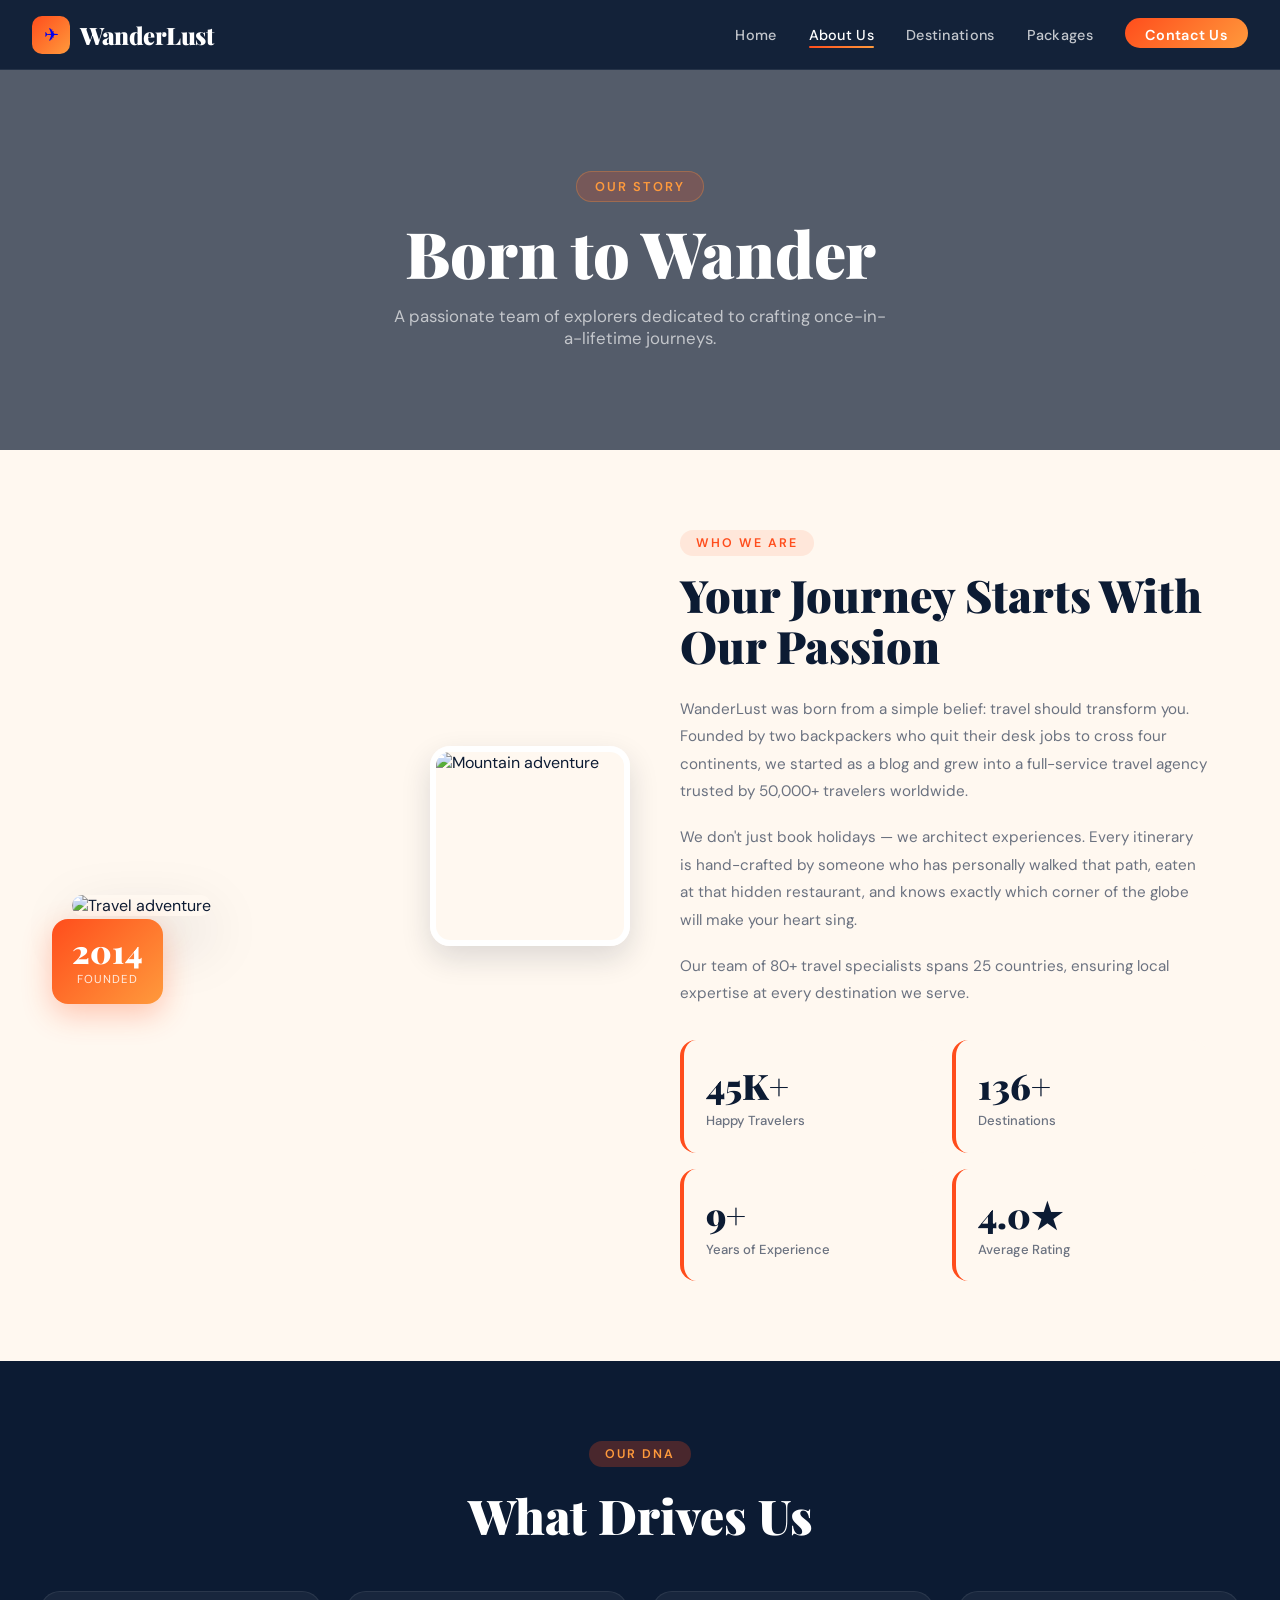
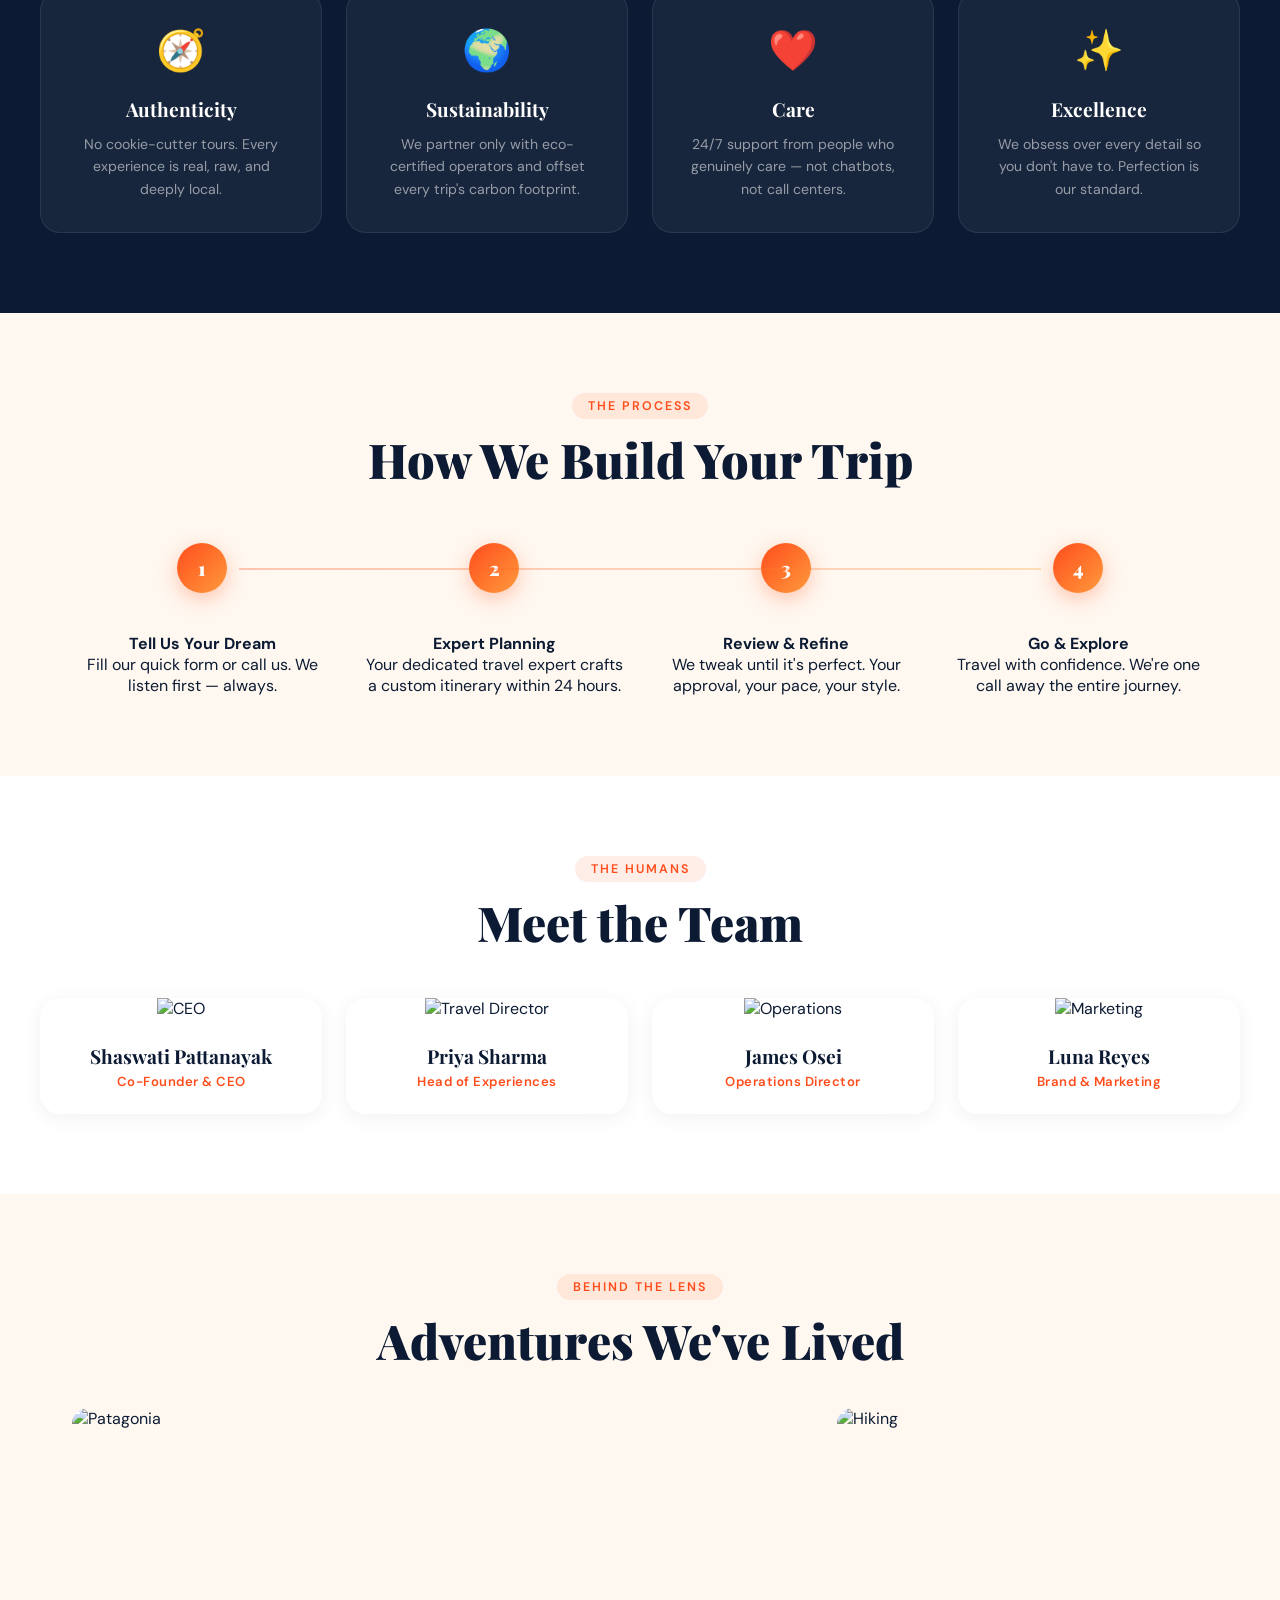
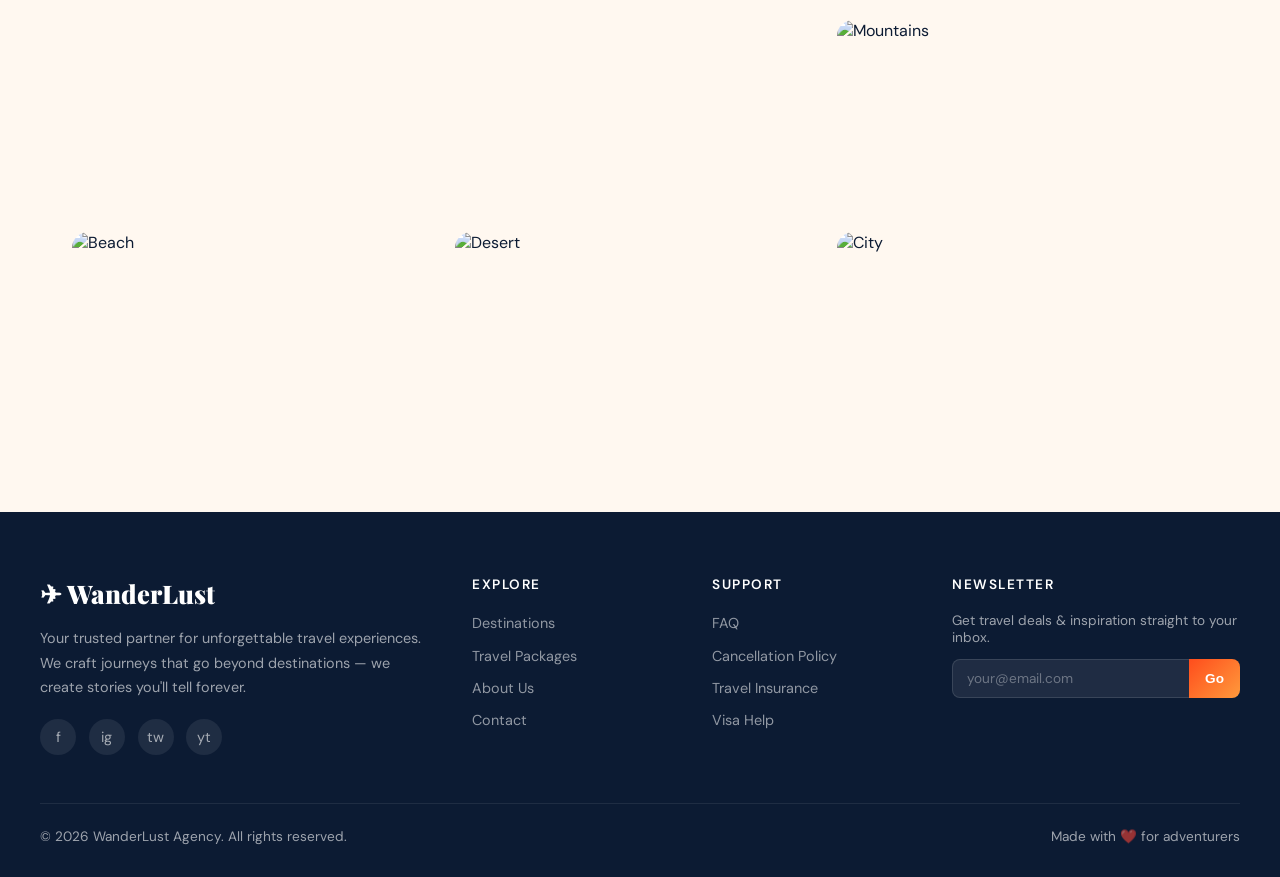
==== about.html @ 46c9fa5c "Initial commit: WanderLust travel agency website" ====
<!DOCTYPE html>
<html lang="en">
<head>
  <meta charset="UTF-8">
  <meta name="viewport" content="width=device-width, initial-scale=1.0">
  <title>About Us | WanderLust</title>
  <link rel="stylesheet" href="style.css">
  <link rel="stylesheet" href="https://cdnjs.cloudflare.com/ajax/libs/font-awesome/6.5.0/css/all.min.css">
  <style>
    /* ── STORY SECTION ── */
    .story {
      padding: 5rem 2rem;
      max-width: 1200px;
      margin: 0 auto;
    }

    .story-grid {
      display: grid;
      grid-template-columns: 1fr 1fr;
      gap: 5rem;
      align-items: center;
    }

    .story-images {
      position: relative;
    }

    .story-img-main {
      width: 100%;
      border-radius: 24px;
      height: 480px;
      object-fit: cover;
      box-shadow: 0 24px 60px rgba(12,27,51,0.18);
    }

    .story-img-accent {
      position: absolute;
      bottom: -30px;
      right: -30px;
      width: 200px;
      height: 200px;
      border-radius: 20px;
      object-fit: cover;
      border: 6px solid white;
      box-shadow: 0 12px 30px rgba(12,27,51,0.14);
    }

    .founded-badge {
      position: absolute;
      top: 24px;
      left: -20px;
      background: linear-gradient(135deg, var(--fire), var(--sun));
      color: white;
      padding: 16px 20px;
      border-radius: 16px;
      text-align: center;
      box-shadow: 0 10px 30px rgba(255,77,28,0.3);
    }

    .founded-badge .year {
      font-family: 'Playfair Display', serif;
      font-size: 2rem;
      font-weight: 900;
      display: block;
      line-height: 1;
    }

    .founded-badge .label {
      font-size: 0.72rem;
      letter-spacing: 1px;
      text-transform: uppercase;
      opacity: 0.85;
    }

    .story-text h2 {
      font-family: 'Playfair Display', serif;
      font-size: clamp(2rem, 4vw, 2.8rem);
      font-weight: 900;
      color: var(--deep);
      line-height: 1.15;
      margin-bottom: 1.5rem;
    }

    .story-text p {
      color: var(--gray);
      font-size: 0.95rem;
      line-height: 1.8;
      margin-bottom: 1.2rem;
    }

    .story-stats {
      display: grid;
      grid-template-columns: 1fr 1fr;
      gap: 1rem;
      margin-top: 2rem;
    }

    .s-stat {
      background: var(--sand);
      border-radius: 16px;
      padding: 1.4rem;
      border-left: 4px solid var(--fire);
    }

    .s-stat .num {
      font-family: 'Playfair Display', serif;
      font-size: 2.2rem;
      font-weight: 900;
      color: var(--deep);
      display: block;
    }

    .s-stat .lbl {
      color: var(--gray);
      font-size: 0.82rem;
      font-weight: 500;
    }

    /* ── VALUES ── */
    .values {
      background: var(--deep);
      padding: 5rem 2rem;
    }

    .values-inner {
      max-width: 1200px;
      margin: 0 auto;
    }

    .values-header {
      text-align: center;
      margin-bottom: 3rem;
    }

    .values-header .section-title { color: white; }

    .values-grid {
      display: grid;
      grid-template-columns: repeat(auto-fit, minmax(220px, 1fr));
      gap: 1.5rem;
    }

    .value-card {
      background: rgba(255,255,255,0.05);
      border: 1px solid rgba(255,255,255,0.08);
      border-radius: 20px;
      padding: 2rem;
      text-align: center;
      transition: background 0.3s, transform 0.3s;
    }

    .value-card:hover {
      background: rgba(255,255,255,0.1);
      transform: translateY(-4px);
    }

    .value-icon {
      font-size: 2.5rem;
      margin-bottom: 1.2rem;
      display: block;
    }

    .value-card h3 {
      font-family: 'Playfair Display', serif;
      font-size: 1.2rem;
      font-weight: 700;
      color: white;
      margin-bottom: 0.7rem;
    }

    .value-card p {
      color: rgba(255,255,255,0.55);
      font-size: 0.88rem;
      line-height: 1.6;
    }

    /* ── HOW IT WORKS ── */
    .how {
      padding: 5rem 2rem;
      max-width: 1200px;
      margin: 0 auto;
    }

    .how-header { text-align: center; margin-bottom: 3.5rem; }

    .how-grid {
      display: grid;
      grid-template-columns: repeat(auto-fit, minmax(220px, 1fr));
      gap: 2rem;
      position: relative;
    }

    .how-grid::before {
      content: '';
      position: absolute;
      top: 25px;
      left: calc(12.5% + 25px);
      right: calc(12.5% + 25px);
      height: 2px;
      background: linear-gradient(90deg, var(--fire), var(--sun));
      opacity: 0.3;
    }

    /* ── TEAM ── */
    .team {
      padding: 5rem 2rem;
      background: white;
    }

    .team-inner { max-width: 1200px; margin: 0 auto; }
    .team-header { text-align: center; margin-bottom: 3rem; }

    .team-grid {
      display: grid;
      grid-template-columns: repeat(auto-fit, minmax(240px, 1fr));
      gap: 1.5rem;
    }

    /* ── GALLERY ── */
    .gallery {
      padding: 5rem 2rem;
      max-width: 1200px;
      margin: 0 auto;
    }

    .gallery-header { text-align: center; margin-bottom: 2.5rem; }

    @media (max-width: 768px) {
      .story-grid { grid-template-columns: 1fr; }
      .story-img-accent { display: none; }
      .founded-badge { left: 10px; }
      .how-grid::before { display: none; }
    }
  </style>
</head>
<body>

<script src="components.js"></script>
<script>injectNav('about');</script>

<!-- PAGE HERO -->
<div class="page-hero" style="background-image: url('https://images.unsplash.com/photo-1469854523086-cc02fe5d8800?auto=format&fit=crop&w=1600&q=80'); background-size: cover; background-position: center;">
  <div style="position:absolute;inset:0;background:rgba(12,27,51,0.7);"></div>
  <div style="position:relative;z-index:1;text-align:center;">
    <span class="page-hero-tag">Our Story</span>
    <h1>Born to Wander</h1>
    <p>A passionate team of explorers dedicated to crafting once-in-a-lifetime journeys.</p>
  </div>
</div>

<!-- ── STORY ── -->
<section class="story">
  <div class="story-grid">
    <div class="story-images">
      <div class="founded-badge">
        <span class="year">2014</span>
        <span class="label">Founded</span>
      </div>
      <img class="story-img-main" src="https://images.unsplash.com/photo-1503220317375-aaad61436b1b?auto=format&fit=crop&w=900&q=80" alt="Travel adventure">
      <img class="story-img-accent" src="https://images.unsplash.com/photo-1531366936337-7c912a4589a7?auto=format&fit=crop&w=400&q=80" alt="Mountain adventure">
    </div>
    <div class="story-text">
      <span class="section-tag">Who We Are</span>
      <h2>Your Journey Starts With Our Passion</h2>
      <p>WanderLust was born from a simple belief: travel should transform you. Founded by two backpackers who quit their desk jobs to cross four continents, we started as a blog and grew into a full-service travel agency trusted by 50,000+ travelers worldwide.</p>
      <p>We don't just book holidays — we architect experiences. Every itinerary is hand-crafted by someone who has personally walked that path, eaten at that hidden restaurant, and knows exactly which corner of the globe will make your heart sing.</p>
      <p>Our team of 80+ travel specialists spans 25 countries, ensuring local expertise at every destination we serve.</p>
      <div class="story-stats">
        <div class="s-stat">
          <span class="num">50K+</span>
          <span class="lbl">Happy Travelers</span>
        </div>
        <div class="s-stat">
          <span class="num">150+</span>
          <span class="lbl">Destinations</span>
        </div>
        <div class="s-stat">
          <span class="num">10+</span>
          <span class="lbl">Years of Experience</span>
        </div>
        <div class="s-stat">
          <span class="num">4.9★</span>
          <span class="lbl">Average Rating</span>
        </div>
      </div>
    </div>
  </div>
</section>

<!-- ── VALUES ── -->
<section class="values">
  <div class="values-inner">
    <div class="values-header">
      <span class="section-tag" style="background:rgba(255,77,28,0.25);color:var(--sun);">Our DNA</span>
      <h2 class="section-title" style="color:white; margin-top:0.5rem;">What Drives Us</h2>
    </div>
    <div class="values-grid">
      <div class="value-card">
        <span class="value-icon">🧭</span>
        <h3>Authenticity</h3>
        <p>No cookie-cutter tours. Every experience is real, raw, and deeply local.</p>
      </div>
      <div class="value-card">
        <span class="value-icon">🌍</span>
        <h3>Sustainability</h3>
        <p>We partner only with eco-certified operators and offset every trip's carbon footprint.</p>
      </div>
      <div class="value-card">
        <span class="value-icon">❤️</span>
        <h3>Care</h3>
        <p>24/7 support from people who genuinely care — not chatbots, not call centers.</p>
      </div>
      <div class="value-card">
        <span class="value-icon">✨</span>
        <h3>Excellence</h3>
        <p>We obsess over every detail so you don't have to. Perfection is our standard.</p>
      </div>
    </div>
  </div>
</section>

<!-- ── HOW IT WORKS ── -->
<section class="how">
  <div class="how-header">
    <span class="section-tag">The Process</span>
    <h2 class="section-title">How We Build Your Trip</h2>
  </div>
  <div class="how-grid">
    <div class="step" style="flex-direction:column; align-items:center; text-align:center;">
      <div class="step-num">1</div>
      <div style="margin-top:1rem;">
        <h4>Tell Us Your Dream</h4>
        <p>Fill our quick form or call us. We listen first — always.</p>
      </div>
    </div>
    <div class="step" style="flex-direction:column; align-items:center; text-align:center;">
      <div class="step-num">2</div>
      <div style="margin-top:1rem;">
        <h4>Expert Planning</h4>
        <p>Your dedicated travel expert crafts a custom itinerary within 24 hours.</p>
      </div>
    </div>
    <div class="step" style="flex-direction:column; align-items:center; text-align:center;">
      <div class="step-num">3</div>
      <div style="margin-top:1rem;">
        <h4>Review & Refine</h4>
        <p>We tweak until it's perfect. Your approval, your pace, your style.</p>
      </div>
    </div>
    <div class="step" style="flex-direction:column; align-items:center; text-align:center;">
      <div class="step-num">4</div>
      <div style="margin-top:1rem;">
        <h4>Go & Explore</h4>
        <p>Travel with confidence. We're one call away the entire journey.</p>
      </div>
    </div>
  </div>
</section>

<!-- ── TEAM ── -->
<section class="team">
  <div class="team-inner">
    <div class="team-header">
      <span class="section-tag">The Humans</span>
      <h2 class="section-title">Meet the Team</h2>
    </div>
    <div class="team-grid">
      <div class="team-card">
        <img src="https://media.licdn.com/dms/image/v2/D4D03AQGBWuMd6v0vwg/profile-displayphoto-shrink_200_200/B4DZd2_umRHkAY-/0/1750048108229?e=1778716800&v=beta&t=0wEddiEWXov8kFNqzi1yExAAdJh9nmv3fzxP3FJa17o" alt="CEO">
        <!-- <img src="https://images.unsplash.com/photo-1560250097-0b93528c311a?auto=format&fit=crop&w=400&q=80" alt="CEO"> -->
        <div class="info">
          <div class="name">Shaswati Pattanayak</div>
          <div class="role">Co-Founder & CEO</div>
        </div>
      </div>
      <div class="team-card">
        <img src="https://images.unsplash.com/photo-1573497019940-1c28c88b4f3e?auto=format&fit=crop&w=400&q=80" alt="Travel Director">
        <div class="info">
          <div class="name">Priya Sharma</div>
          <div class="role">Head of Experiences</div>
        </div>
      </div>
      <div class="team-card">
        <img src="https://images.unsplash.com/photo-1472099645785-5658abf4ff4e?auto=format&fit=crop&w=400&q=80" alt="Operations">
        <div class="info">
          <div class="name">James Osei</div>
          <div class="role">Operations Director</div>
        </div>
      </div>
      <div class="team-card">
        <img src="https://images.unsplash.com/photo-1580489944761-15a19d654956?auto=format&fit=crop&w=400&q=80" alt="Marketing">
        <div class="info">
          <div class="name">Luna Reyes</div>
          <div class="role">Brand & Marketing</div>
        </div>
      </div>
    </div>
  </div>
</section>

<!-- ── PHOTO GALLERY ── -->
<section class="gallery">
  <div class="gallery-header">
    <span class="section-tag">Behind the Lens</span>
    <h2 class="section-title">Adventures We've Lived</h2>
  </div>
  <div class="gallery-grid">
    <div class="gallery-item g1">
      <img src="https://images.unsplash.com/photo-1476514525535-07fb3b4ae5f1?auto=format&fit=crop&w=900&h=600&q=80" alt="Patagonia" style="min-height:400px;">
    </div>
    <div class="gallery-item">
      <img src="https://images.unsplash.com/photo-1551632811-561732d1e306?auto=format&fit=crop&w=500&q=80" alt="Hiking">
    </div>
    <div class="gallery-item">
      <img src="https://images.unsplash.com/photo-1464822759023-fed622ff2c3b?auto=format&fit=crop&w=500&q=80" alt="Mountains">
    </div>
    <div class="gallery-item">
      <img src="https://images.unsplash.com/photo-1488646953014-85cb44e25828?auto=format&fit=crop&w=500&q=80" alt="Beach">
    </div>
    <div class="gallery-item">
      <img src="https://images.unsplash.com/photo-1530521954074-e64f6810b32d?auto=format&fit=crop&w=500&q=80" alt="Desert">
    </div>
    <div class="gallery-item">
      <img src="https://images.unsplash.com/photo-1527631746610-bca00a040d60?auto=format&fit=crop&w=500&q=80" alt="City">
    </div>
  </div>
</section>

<script>injectFooter();</script>
<script src="script.js"></script>
</body>
</html>
---- style.css ----
@import url('https://fonts.googleapis.com/css2?family=Playfair+Display:wght@700;900&family=DM+Sans:wght@300;400;500;600&display=swap');

:root {
  --fire: #FF4D1C;
  --sun: #FF9A3C;
  --sky: #0EA5E9;
  --deep: #0C1B33;
  --sand: #FFF8F0;
  --moss: #1E3A2F;
  --gold: #F5C842;
  --white: #FFFFFF;
  --gray: #6B7280;
  --light: #F9FAFB;
}

* { margin: 0; padding: 0; box-sizing: border-box; }

html { scroll-behavior: smooth; }

body {
  font-family: 'DM Sans', sans-serif;
  background: var(--sand);
  color: var(--deep);
  overflow-x: hidden;
}

/* ── NAVBAR ── */
.navbar {
  position: sticky;
  top: 0;
  z-index: 1000;
  background: rgba(12, 27, 51, 0.97);
  backdrop-filter: blur(12px);
  padding: 0 2rem;
  height: 70px;
  display: flex;
  align-items: center;
  justify-content: space-between;
  border-bottom: 1px solid rgba(255,255,255,0.08);
}

.nav-logo {
  display: flex;
  align-items: center;
  gap: 10px;
  text-decoration: none;
}

.nav-logo .logo-icon {
  width: 38px;
  height: 38px;
  background: linear-gradient(135deg, var(--fire), var(--sun));
  border-radius: 10px;
  display: flex;
  align-items: center;
  justify-content: center;
  font-size: 18px;
}

.nav-logo span {
  font-family: 'Playfair Display', serif;
  font-size: 1.5rem;
  font-weight: 900;
  color: var(--white);
  letter-spacing: -0.5px;
}

.nav-links {
  display: flex;
  list-style: none;
  gap: 2rem;
  align-items: center;
}

.nav-links a {
  color: rgba(255,255,255,0.75);
  text-decoration: none;
  font-size: 0.9rem;
  font-weight: 500;
  letter-spacing: 0.3px;
  transition: color 0.2s;
  position: relative;
  padding-bottom: 4px;
}

.nav-links a::after {
  content: '';
  position: absolute;
  bottom: 0; left: 0;
  width: 0; height: 2px;
  background: linear-gradient(90deg, var(--fire), var(--sun));
  transition: width 0.3s;
  border-radius: 2px;
}

.nav-links a:hover, .nav-links a.active {
  color: var(--white);
}

.nav-links a:hover::after, .nav-links a.active::after {
  width: 100%;
}

.nav-cta {
  background: linear-gradient(135deg, var(--fire), var(--sun));
  color: var(--white) !important;
  padding: 8px 20px;
  border-radius: 50px;
  font-weight: 600 !important;
  transition: transform 0.2s, box-shadow 0.2s !important;
}

.nav-cta:hover {
  transform: translateY(-1px);
  box-shadow: 0 6px 20px rgba(255,77,28,0.4) !important;
  color: var(--white) !important;
}

.nav-cta::after { display: none !important; }

.hamburger {
  display: none;
  flex-direction: column;
  gap: 5px;
  cursor: pointer;
  padding: 4px;
  background: none;
  border: none;
}

.hamburger span {
  display: block;
  width: 24px;
  height: 2px;
  background: var(--white);
  border-radius: 2px;
  transition: all 0.3s;
}

.mobile-menu {
  display: none;
  position: fixed;
  top: 70px; left: 0; right: 0;
  background: var(--deep);
  padding: 1.5rem 2rem;
  z-index: 999;
  border-bottom: 1px solid rgba(255,255,255,0.08);
  flex-direction: column;
  gap: 1rem;
}

.mobile-menu a {
  color: rgba(255,255,255,0.8);
  text-decoration: none;
  font-size: 1rem;
  font-weight: 500;
  padding: 0.5rem 0;
  border-bottom: 1px solid rgba(255,255,255,0.06);
}

.mobile-menu a:last-child { border-bottom: none; }
.mobile-menu.open { display: flex; }

/* ── FOOTER ── */
footer {
  background: var(--deep);
  color: rgba(255,255,255,0.6);
  padding: 4rem 2rem 2rem;
}

.footer-grid {
  max-width: 1200px;
  margin: 0 auto;
  display: grid;
  grid-template-columns: 2fr 1fr 1fr 1.5fr;
  gap: 3rem;
}

.footer-brand .logo-text {
  font-family: 'Playfair Display', serif;
  font-size: 1.6rem;
  font-weight: 900;
  color: var(--white);
  margin-bottom: 1rem;
  display: block;
}

.footer-brand p { font-size: 0.9rem; line-height: 1.7; }

.footer-col h4 {
  color: var(--white);
  font-weight: 600;
  font-size: 0.85rem;
  letter-spacing: 1.5px;
  text-transform: uppercase;
  margin-bottom: 1.2rem;
}

.footer-col ul { list-style: none; }
.footer-col ul li { margin-bottom: 0.7rem; }
.footer-col ul a {
  color: rgba(255,255,255,0.55);
  text-decoration: none;
  font-size: 0.9rem;
  transition: color 0.2s;
}
.footer-col ul a:hover { color: var(--sun); }

.newsletter-form {
  display: flex;
  gap: 0;
  margin-top: 0.5rem;
}

.newsletter-form input {
  flex: 1;
  padding: 10px 14px;
  background: rgba(255,255,255,0.08);
  border: 1px solid rgba(255,255,255,0.12);
  border-right: none;
  border-radius: 8px 0 0 8px;
  color: var(--white);
  font-size: 0.85rem;
  outline: none;
  font-family: 'DM Sans', sans-serif;
}

.newsletter-form input::placeholder { color: rgba(255,255,255,0.35); }

.newsletter-form button {
  background: linear-gradient(135deg, var(--fire), var(--sun));
  border: none;
  padding: 10px 16px;
  border-radius: 0 8px 8px 0;
  color: white;
  cursor: pointer;
  font-weight: 600;
  font-size: 0.85rem;
  transition: opacity 0.2s;
}

.newsletter-form button:hover { opacity: 0.9; }

.footer-social {
  display: flex;
  gap: 0.8rem;
  margin-top: 1.2rem;
}

.footer-social a {
  width: 36px;
  height: 36px;
  border-radius: 50%;
  background: rgba(255,255,255,0.08);
  display: flex;
  align-items: center;
  justify-content: center;
  color: rgba(255,255,255,0.6);
  text-decoration: none;
  font-size: 0.9rem;
  transition: background 0.2s, color 0.2s;
}

.footer-social a:hover {
  background: var(--fire);
  color: white;
}

.footer-bottom {
  max-width: 1200px;
  margin: 3rem auto 0;
  padding-top: 1.5rem;
  border-top: 1px solid rgba(255,255,255,0.08);
  display: flex;
  justify-content: space-between;
  align-items: center;
  font-size: 0.85rem;
}

/* ── BUTTONS ── */
.btn {
  display: inline-flex;
  align-items: center;
  gap: 8px;
  padding: 14px 32px;
  border-radius: 50px;
  font-weight: 600;
  font-size: 0.95rem;
  text-decoration: none;
  cursor: pointer;
  border: none;
  transition: all 0.3s;
  font-family: 'DM Sans', sans-serif;
}

.btn-primary {
  background: linear-gradient(135deg, var(--fire), var(--sun));
  color: white;
  box-shadow: 0 8px 24px rgba(255,77,28,0.3);
}

.btn-primary:hover {
  transform: translateY(-2px);
  box-shadow: 0 12px 32px rgba(255,77,28,0.45);
}

.btn-outline {
  background: transparent;
  color: white;
  border: 2px solid rgba(255,255,255,0.6);
}

.btn-outline:hover {
  background: white;
  color: var(--deep);
  border-color: white;
}

/* ── PAGE HERO ── */
.page-hero {
  height: 380px;
  background: linear-gradient(135deg, var(--deep) 0%, var(--moss) 100%);
  display: flex;
  flex-direction: column;
  align-items: center;
  justify-content: center;
  text-align: center;
  position: relative;
  overflow: hidden;
}

.page-hero::before {
  content: '';
  position: absolute;
  inset: 0;
  background: url("data:image/svg+xml,%3Csvg width='60' height='60' viewBox='0 0 60 60' xmlns='http://www.w3.org/2000/svg'%3E%3Cg fill='none' fill-rule='evenodd'%3E%3Cg fill='%23ffffff' fill-opacity='0.03'%3E%3Cpath d='M36 34v-4h-2v4h-4v2h4v4h2v-4h4v-2h-4zm0-30V0h-2v4h-4v2h4v4h2V6h4V4h-4zM6 34v-4H4v4H0v2h4v4h2v-4h4v-2H6zM6 4V0H4v4H0v2h4v4h2V6h4V4H6z'/%3E%3C/g%3E%3C/g%3E%3C/svg%3E");
}

.page-hero-tag {
  display: inline-block;
  background: rgba(255,77,28,0.2);
  color: var(--sun);
  padding: 6px 18px;
  border-radius: 50px;
  font-size: 0.8rem;
  font-weight: 600;
  letter-spacing: 2px;
  text-transform: uppercase;
  margin-bottom: 1rem;
  border: 1px solid rgba(255,154,60,0.3);
}

.page-hero h1 {
  font-family: 'Playfair Display', serif;
  font-size: clamp(2.5rem, 5vw, 4rem);
  font-weight: 900;
  color: var(--white);
  line-height: 1.1;
  margin-bottom: 1rem;
}

.page-hero p {
  color: rgba(255,255,255,0.65);
  font-size: 1.05rem;
  max-width: 500px;
}

/* ── SECTION LABEL ── */
.section-tag {
  display: inline-block;
  background: rgba(255,77,28,0.1);
  color: var(--fire);
  padding: 5px 16px;
  border-radius: 50px;
  font-size: 0.78rem;
  font-weight: 600;
  letter-spacing: 2px;
  text-transform: uppercase;
  margin-bottom: 0.8rem;
}

.section-title {
  font-family: 'Playfair Display', serif;
  font-size: clamp(2rem, 4vw, 3rem);
  font-weight: 900;
  color: var(--deep);
  line-height: 1.15;
}

/* ── CARDS ── */
.dest-card {
  position: relative;
  border-radius: 20px;
  overflow: hidden;
  aspect-ratio: 3/4;
  cursor: pointer;
}

.dest-card img {
  width: 100%;
  height: 100%;
  object-fit: cover;
  transition: transform 0.6s ease;
}

.dest-card:hover img { transform: scale(1.08); }

.dest-card-overlay {
  position: absolute;
  inset: 0;
  background: linear-gradient(to top, rgba(12,27,51,0.9) 0%, rgba(12,27,51,0.1) 60%, transparent 100%);
  display: flex;
  flex-direction: column;
  justify-content: flex-end;
  padding: 1.8rem;
  transition: all 0.3s;
}

.dest-card-tag {
  display: inline-block;
  background: rgba(255,77,28,0.85);
  color: white;
  padding: 3px 12px;
  border-radius: 50px;
  font-size: 0.72rem;
  font-weight: 600;
  letter-spacing: 1px;
  text-transform: uppercase;
  margin-bottom: 0.6rem;
  width: fit-content;
}

.dest-card h3 {
  font-family: 'Playfair Display', serif;
  font-size: 1.6rem;
  font-weight: 700;
  color: white;
  margin-bottom: 0.3rem;
}

.dest-card p {
  color: rgba(255,255,255,0.7);
  font-size: 0.85rem;
  margin-bottom: 1rem;
}

.dest-card .card-cta {
  display: inline-flex;
  align-items: center;
  gap: 6px;
  color: var(--sun);
  font-weight: 600;
  font-size: 0.85rem;
  text-decoration: none;
  opacity: 0;
  transform: translateY(8px);
  transition: all 0.3s;
}

.dest-card:hover .card-cta {
  opacity: 1;
  transform: translateY(0);
}

/* ── TESTIMONIALS ── */
.testimonial-card {
  background: white;
  border-radius: 20px;
  padding: 2rem;
  box-shadow: 0 4px 24px rgba(12,27,51,0.06);
  position: relative;
}

.testimonial-card::before {
  content: '"';
  font-family: 'Playfair Display', serif;
  font-size: 6rem;
  color: var(--fire);
  opacity: 0.15;
  position: absolute;
  top: -10px;
  left: 20px;
  line-height: 1;
}

.stars { color: var(--gold); font-size: 0.85rem; margin-bottom: 1rem; }

.testimonial-card p {
  color: var(--gray);
  font-size: 0.95rem;
  line-height: 1.7;
  margin-bottom: 1.5rem;
}

.testimonial-author {
  display: flex;
  align-items: center;
  gap: 12px;
}

.testimonial-author img {
  width: 44px;
  height: 44px;
  border-radius: 50%;
  object-fit: cover;
  border: 2px solid var(--sun);
}

.testimonial-author .name {
  font-weight: 600;
  color: var(--deep);
  font-size: 0.9rem;
}

.testimonial-author .role {
  color: var(--gray);
  font-size: 0.8rem;
}

/* ── PACKAGE CARDS ── */
.pkg-card {
  background: white;
  border-radius: 20px;
  overflow: hidden;
  box-shadow: 0 4px 20px rgba(12,27,51,0.06);
  transition: transform 0.3s, box-shadow 0.3s;
  display: flex;
  flex-direction: column;
}

.pkg-card:hover {
  transform: translateY(-6px);
  box-shadow: 0 16px 40px rgba(12,27,51,0.12);
}

.pkg-badge {
  display: inline-block;
  padding: 4px 12px;
  border-radius: 50px;
  font-size: 0.72rem;
  font-weight: 700;
  letter-spacing: 1px;
  text-transform: uppercase;
}

.pkg-badge.popular { background: rgba(255,77,28,0.12); color: var(--fire); }
.pkg-badge.best { background: rgba(245,200,66,0.15); color: #B8860B; }
.pkg-badge.new { background: rgba(14,165,233,0.12); color: var(--sky); }

.pkg-price {
  font-family: 'Playfair Display', serif;
  font-size: 2.5rem;
  font-weight: 900;
  color: var(--deep);
}

.pkg-features li {
  display: flex;
  align-items: center;
  gap: 10px;
  color: var(--gray);
  font-size: 0.9rem;
  padding: 6px 0;
  border-bottom: 1px solid rgba(0,0,0,0.04);
}

.pkg-features li:last-child { border-bottom: none; }

.pkg-features .check { color: #22C55E; font-size: 0.8rem; }

/* ── CONTACT ── */
.contact-card {
  background: white;
  border-radius: 24px;
  padding: 2.5rem;
  box-shadow: 0 8px 40px rgba(12,27,51,0.08);
}

.form-group { margin-bottom: 1.4rem; }

.form-group label {
  display: block;
  font-size: 0.85rem;
  font-weight: 600;
  color: var(--deep);
  margin-bottom: 6px;
  letter-spacing: 0.3px;
}

.form-group input,
.form-group textarea,
.form-group select {
  width: 100%;
  padding: 12px 16px;
  border: 1.5px solid #E5E7EB;
  border-radius: 12px;
  font-size: 0.9rem;
  font-family: 'DM Sans', sans-serif;
  color: var(--deep);
  outline: none;
  transition: border-color 0.2s, box-shadow 0.2s;
  background: white;
}

.form-group input:focus,
.form-group textarea:focus,
.form-group select:focus {
  border-color: var(--fire);
  box-shadow: 0 0 0 4px rgba(255,77,28,0.08);
}

.form-group textarea { resize: vertical; min-height: 130px; }

.form-error {
  color: #EF4444;
  font-size: 0.78rem;
  margin-top: 4px;
  display: none;
}

.form-group.has-error input,
.form-group.has-error textarea {
  border-color: #EF4444;
}

.form-group.has-error .form-error { display: block; }

/* ── STATS ── */
.stat-box {
  text-align: center;
  padding: 2rem;
}

.stat-box .number {
  font-family: 'Playfair Display', serif;
  font-size: 3rem;
  font-weight: 900;
  background: linear-gradient(135deg, var(--fire), var(--sun));
  -webkit-background-clip: text;
  -webkit-text-fill-color: transparent;
  background-clip: text;
  display: block;
}

.stat-box .label {
  color: rgba(255,255,255,0.65);
  font-size: 0.85rem;
  margin-top: 4px;
  font-weight: 500;
}

/* ── SEARCH BAR ── */
.search-bar {
  display: flex;
  background: white;
  border-radius: 50px;
  overflow: hidden;
  box-shadow: 0 8px 32px rgba(12,27,51,0.12);
  max-width: 500px;
}

.search-bar input {
  flex: 1;
  border: none;
  padding: 14px 20px;
  font-size: 0.95rem;
  font-family: 'DM Sans', sans-serif;
  outline: none;
  color: var(--deep);
}

.search-bar button {
  background: linear-gradient(135deg, var(--fire), var(--sun));
  border: none;
  padding: 14px 24px;
  color: white;
  font-weight: 600;
  cursor: pointer;
  font-family: 'DM Sans', sans-serif;
  font-size: 0.9rem;
  transition: opacity 0.2s;
}

.search-bar button:hover { opacity: 0.9; }

/* ── FILTER TABS ── */
.filter-tabs {
  display: flex;
  gap: 0.5rem;
  flex-wrap: wrap;
}

.filter-tab {
  padding: 8px 20px;
  border-radius: 50px;
  border: 1.5px solid #E5E7EB;
  background: white;
  color: var(--gray);
  font-size: 0.85rem;
  font-weight: 500;
  cursor: pointer;
  transition: all 0.2s;
  font-family: 'DM Sans', sans-serif;
}

.filter-tab:hover, .filter-tab.active {
  background: var(--deep);
  border-color: var(--deep);
  color: white;
}

/* ── ABOUT TEAM ── */
.team-card {
  background: white;
  border-radius: 20px;
  overflow: hidden;
  text-align: center;
  box-shadow: 0 4px 20px rgba(12,27,51,0.06);
  transition: transform 0.3s;
}

.team-card:hover { transform: translateY(-5px); }

.team-card img {
  width: 100%;
  height: 260px;
  object-fit: cover;
}

.team-card .info { padding: 1.5rem; }

.team-card .name {
  font-family: 'Playfair Display', serif;
  font-size: 1.2rem;
  font-weight: 700;
  color: var(--deep);
  margin-bottom: 4px;
}

.team-card .role {
  color: var(--fire);
  font-size: 0.82rem;
  font-weight: 600;
  letter-spacing: 0.5px;
}

/* ── RESPONSIVE ── */
@media (max-width: 768px) {
  .nav-links { display: none; }
  .hamburger { display: flex; }
  
  .footer-grid {
    grid-template-columns: 1fr 1fr;
    gap: 2rem;
  }

  .footer-bottom {
    flex-direction: column;
    gap: 0.5rem;
    text-align: center;
  }
}

@media (max-width: 480px) {
  .footer-grid {
    grid-template-columns: 1fr;
  }

  .navbar { padding: 0 1rem; }
}

/* ── ANIMATIONS ── */
@keyframes fadeUp {
  from { opacity: 0; transform: translateY(24px); }
  to { opacity: 1; transform: translateY(0); }
}

@keyframes float {
  0%, 100% { transform: translateY(0); }
  50% { transform: translateY(-10px); }
}

.fade-up { animation: fadeUp 0.6s ease forwards; }
.fade-up-2 { animation: fadeUp 0.6s 0.15s ease both; }
.fade-up-3 { animation: fadeUp 0.6s 0.3s ease both; }

/* ── GALLERY ── */
.gallery-grid {
  display: grid;
  grid-template-columns: repeat(3, 1fr);
  grid-template-rows: auto;
  gap: 12px;
}

.gallery-grid .g1 { grid-column: span 2; grid-row: span 2; }

.gallery-item {
  border-radius: 16px;
  overflow: hidden;
  cursor: pointer;
}

.gallery-item img {
  width: 100%;
  height: 100%;
  object-fit: cover;
  transition: transform 0.5s;
  min-height: 200px;
}

.gallery-item:hover img { transform: scale(1.06); }

/* ── PROCESS STEPS ── */
.step {
  display: flex;
  gap: 1.5rem;
  align-items: flex-start;
}

.step-num {
  flex-shrink: 0;
  width: 50px;
  height: 50px;
  border-radius: 50%;
  background: linear-gradient(135deg, var(--fire), var(--sun));
  color: white;
  font-family: 'Playfair Display', serif;
  font-size: 1.2rem;
  font-weight: 900;
  display: flex;
  align-items: center;
  justify-content: center;
  box-shadow: 0 6px 20px rgba(255,77,28,0.3);
}

.step-content h4 {
  font-weight: 700;
  color: var(--deep);
  margin-bottom: 4px;
}

.step-content p {
  color: var(--gray);
  font-size: 0.9rem;
  line-height: 1.6;
}
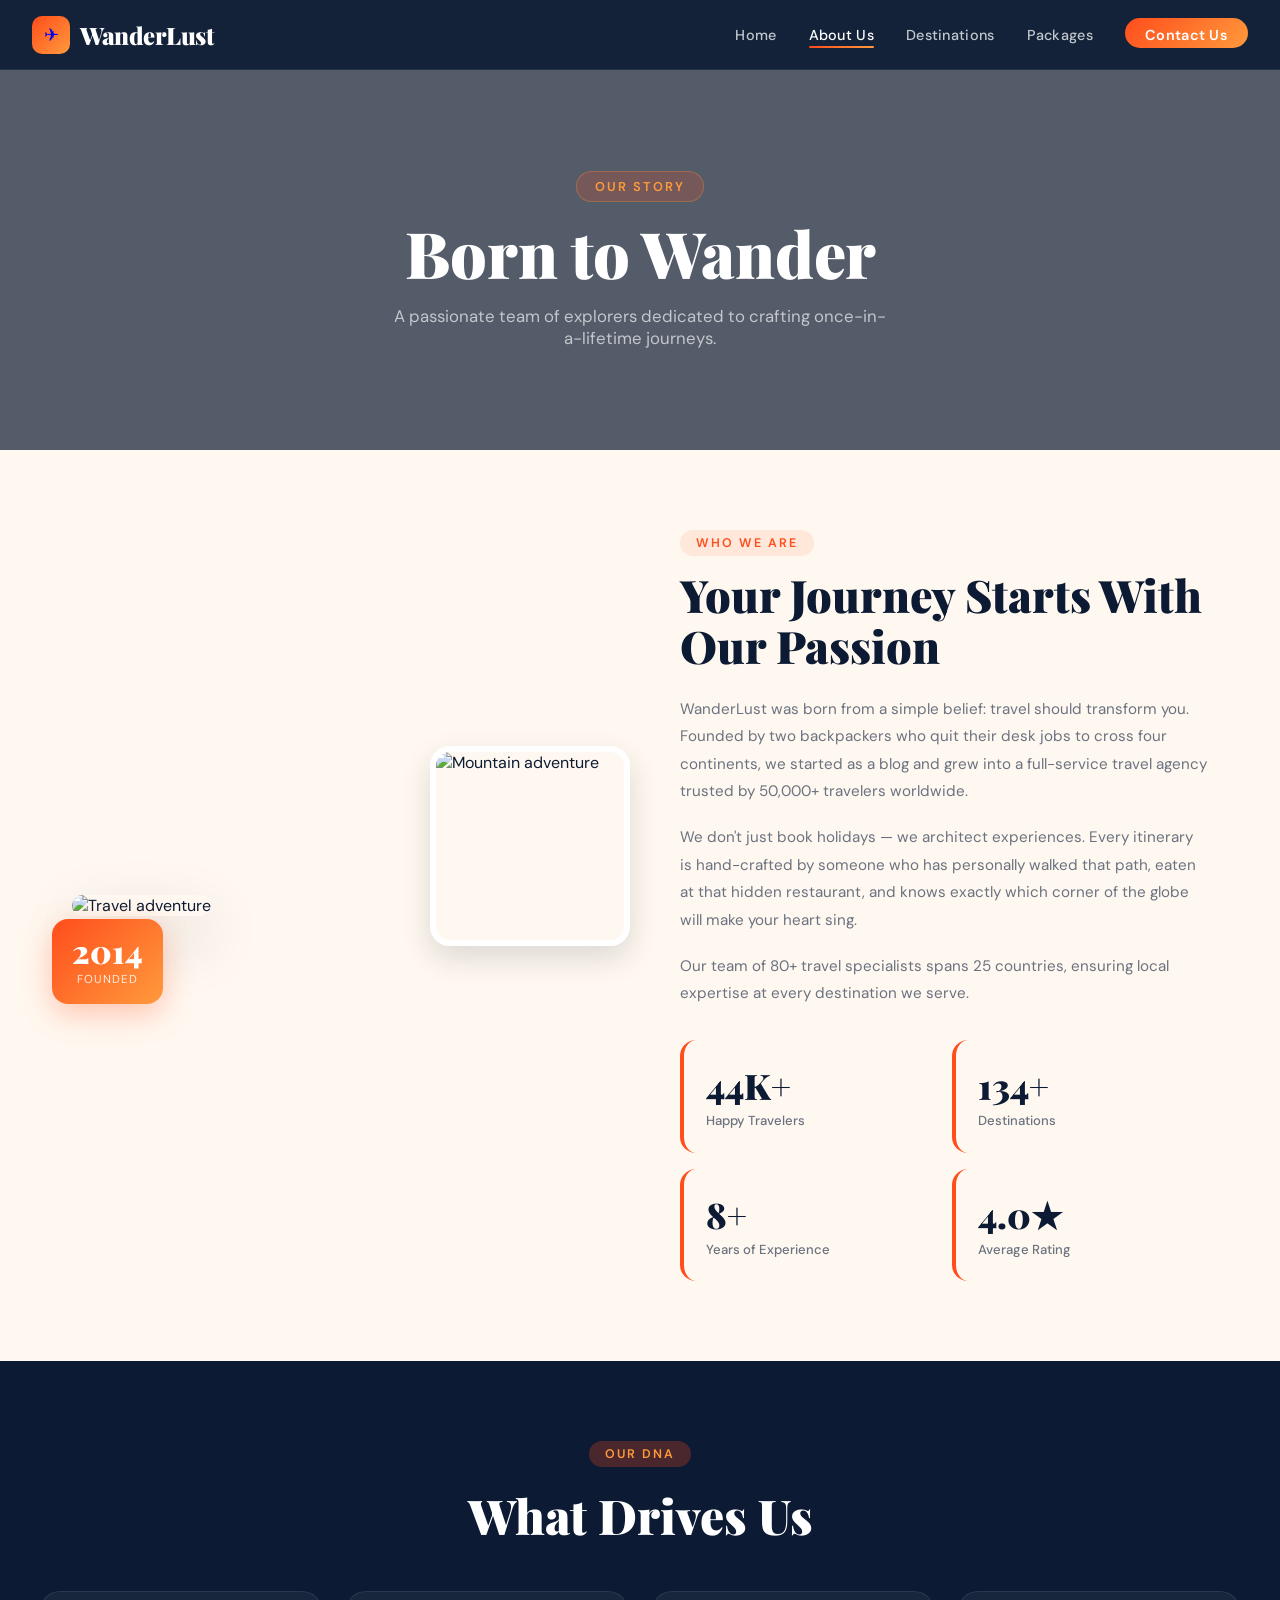
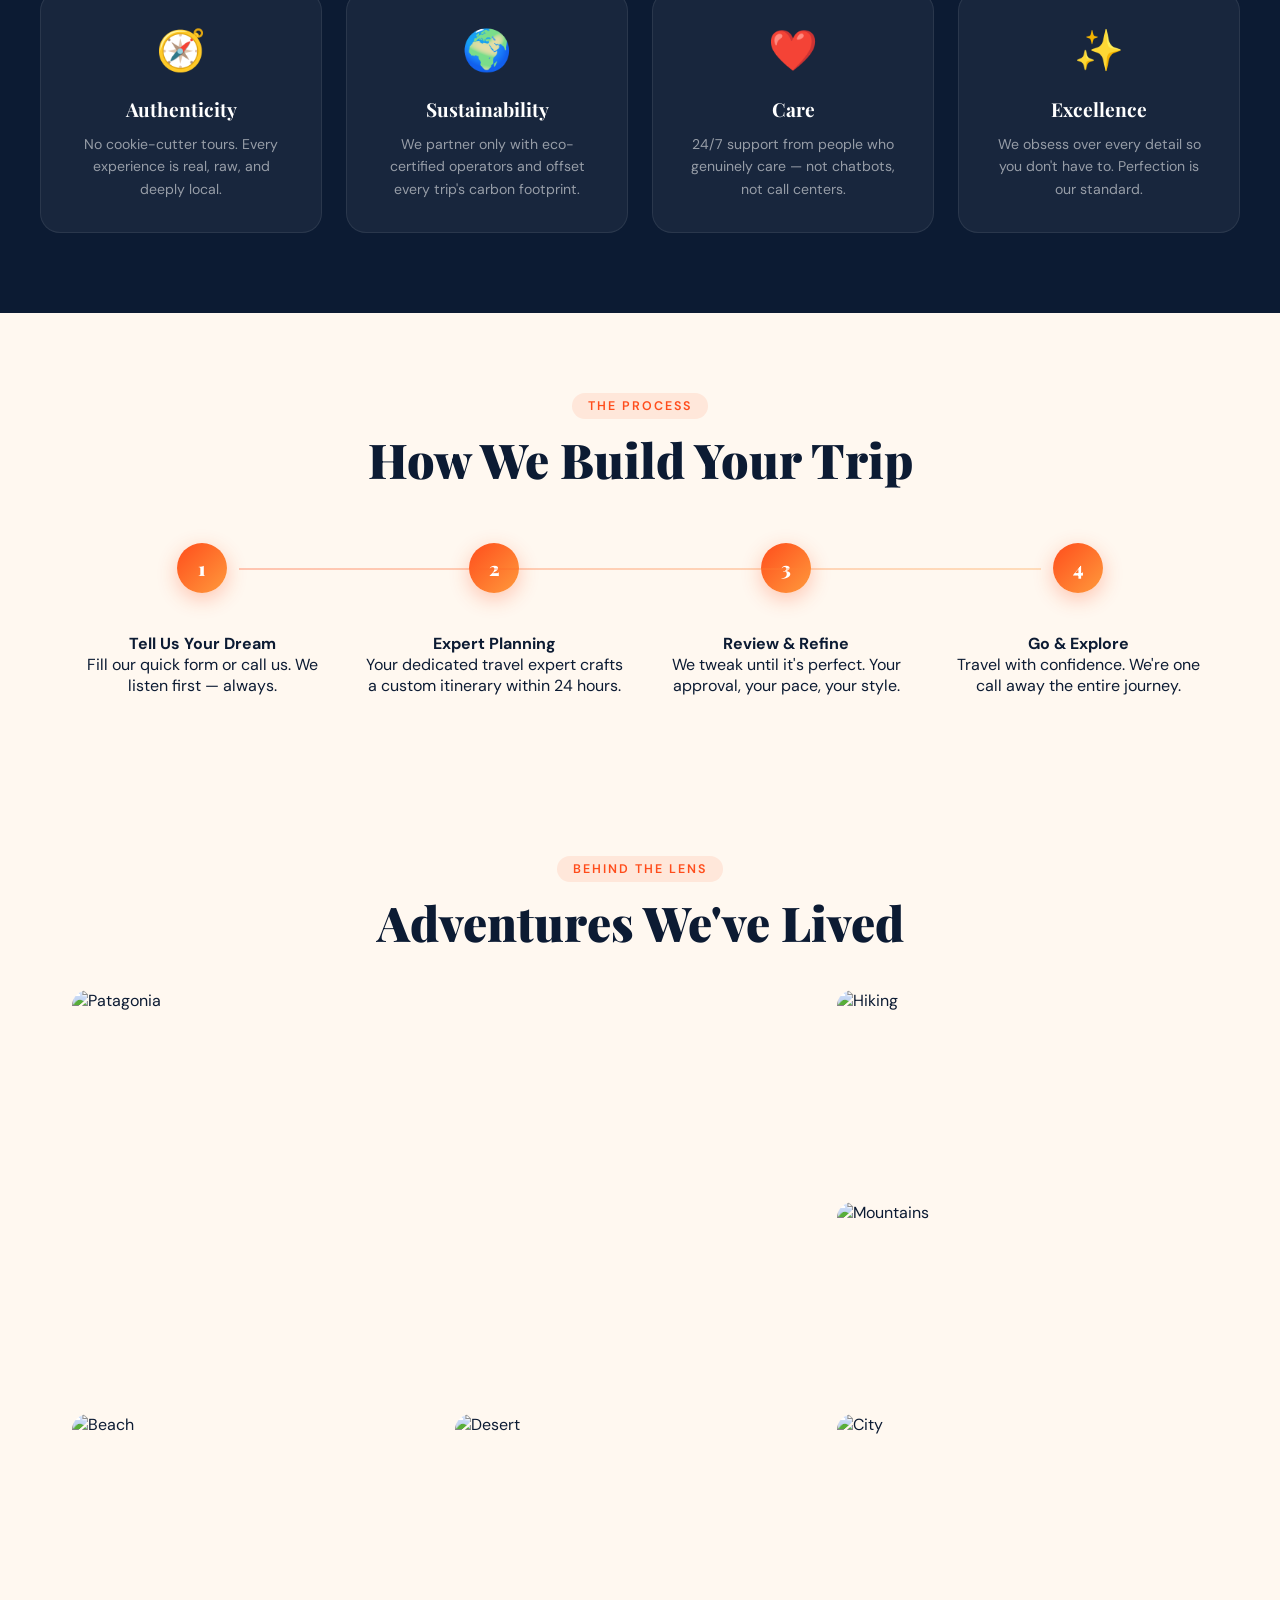
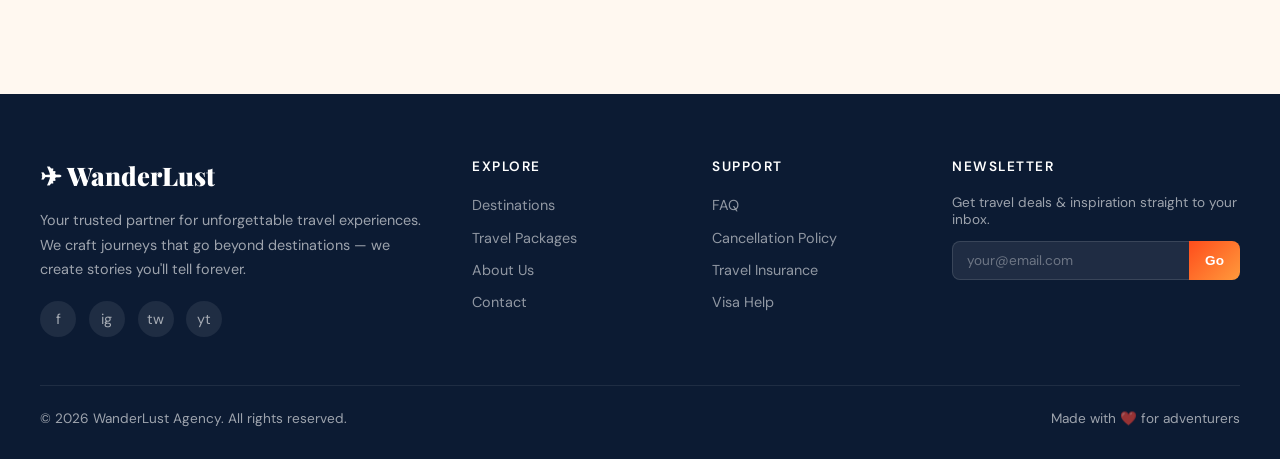
==== commit 4c402be6: "Remove team section from about.html Removed the team section from the about page." ====
--- a/about.html
+++ b/about.html
@@ -356,48 +356,7 @@
     </div>
   </div>
 </section>
-
-<!-- ── TEAM ── -->
-<section class="team">
-  <div class="team-inner">
-    <div class="team-header">
-      <span class="section-tag">The Humans</span>
-      <h2 class="section-title">Meet the Team</h2>
-    </div>
-    <div class="team-grid">
-      <div class="team-card">
-        <img src="https://media.licdn.com/dms/image/v2/D4D03AQGBWuMd6v0vwg/profile-displayphoto-shrink_200_200/B4DZd2_umRHkAY-/0/1750048108229?e=1778716800&v=beta&t=0wEddiEWXov8kFNqzi1yExAAdJh9nmv3fzxP3FJa17o" alt="CEO">
-        <!-- <img src="https://images.unsplash.com/photo-1560250097-0b93528c311a?auto=format&fit=crop&w=400&q=80" alt="CEO"> -->
-        <div class="info">
-          <div class="name">Shaswati Pattanayak</div>
-          <div class="role">Co-Founder & CEO</div>
-        </div>
-      </div>
-      <div class="team-card">
-        <img src="https://images.unsplash.com/photo-1573497019940-1c28c88b4f3e?auto=format&fit=crop&w=400&q=80" alt="Travel Director">
-        <div class="info">
-          <div class="name">Priya Sharma</div>
-          <div class="role">Head of Experiences</div>
-        </div>
-      </div>
-      <div class="team-card">
-        <img src="https://images.unsplash.com/photo-1472099645785-5658abf4ff4e?auto=format&fit=crop&w=400&q=80" alt="Operations">
-        <div class="info">
-          <div class="name">James Osei</div>
-          <div class="role">Operations Director</div>
-        </div>
-      </div>
-      <div class="team-card">
-        <img src="https://images.unsplash.com/photo-1580489944761-15a19d654956?auto=format&fit=crop&w=400&q=80" alt="Marketing">
-        <div class="info">
-          <div class="name">Luna Reyes</div>
-          <div class="role">Brand & Marketing</div>
-        </div>
-      </div>
-    </div>
-  </div>
-</section>
-
+  
 <!-- ── PHOTO GALLERY ── -->
 <section class="gallery">
   <div class="gallery-header">
@@ -429,4 +388,4 @@
 <script>injectFooter();</script>
 <script src="script.js"></script>
 </body>
-</html>+</html>
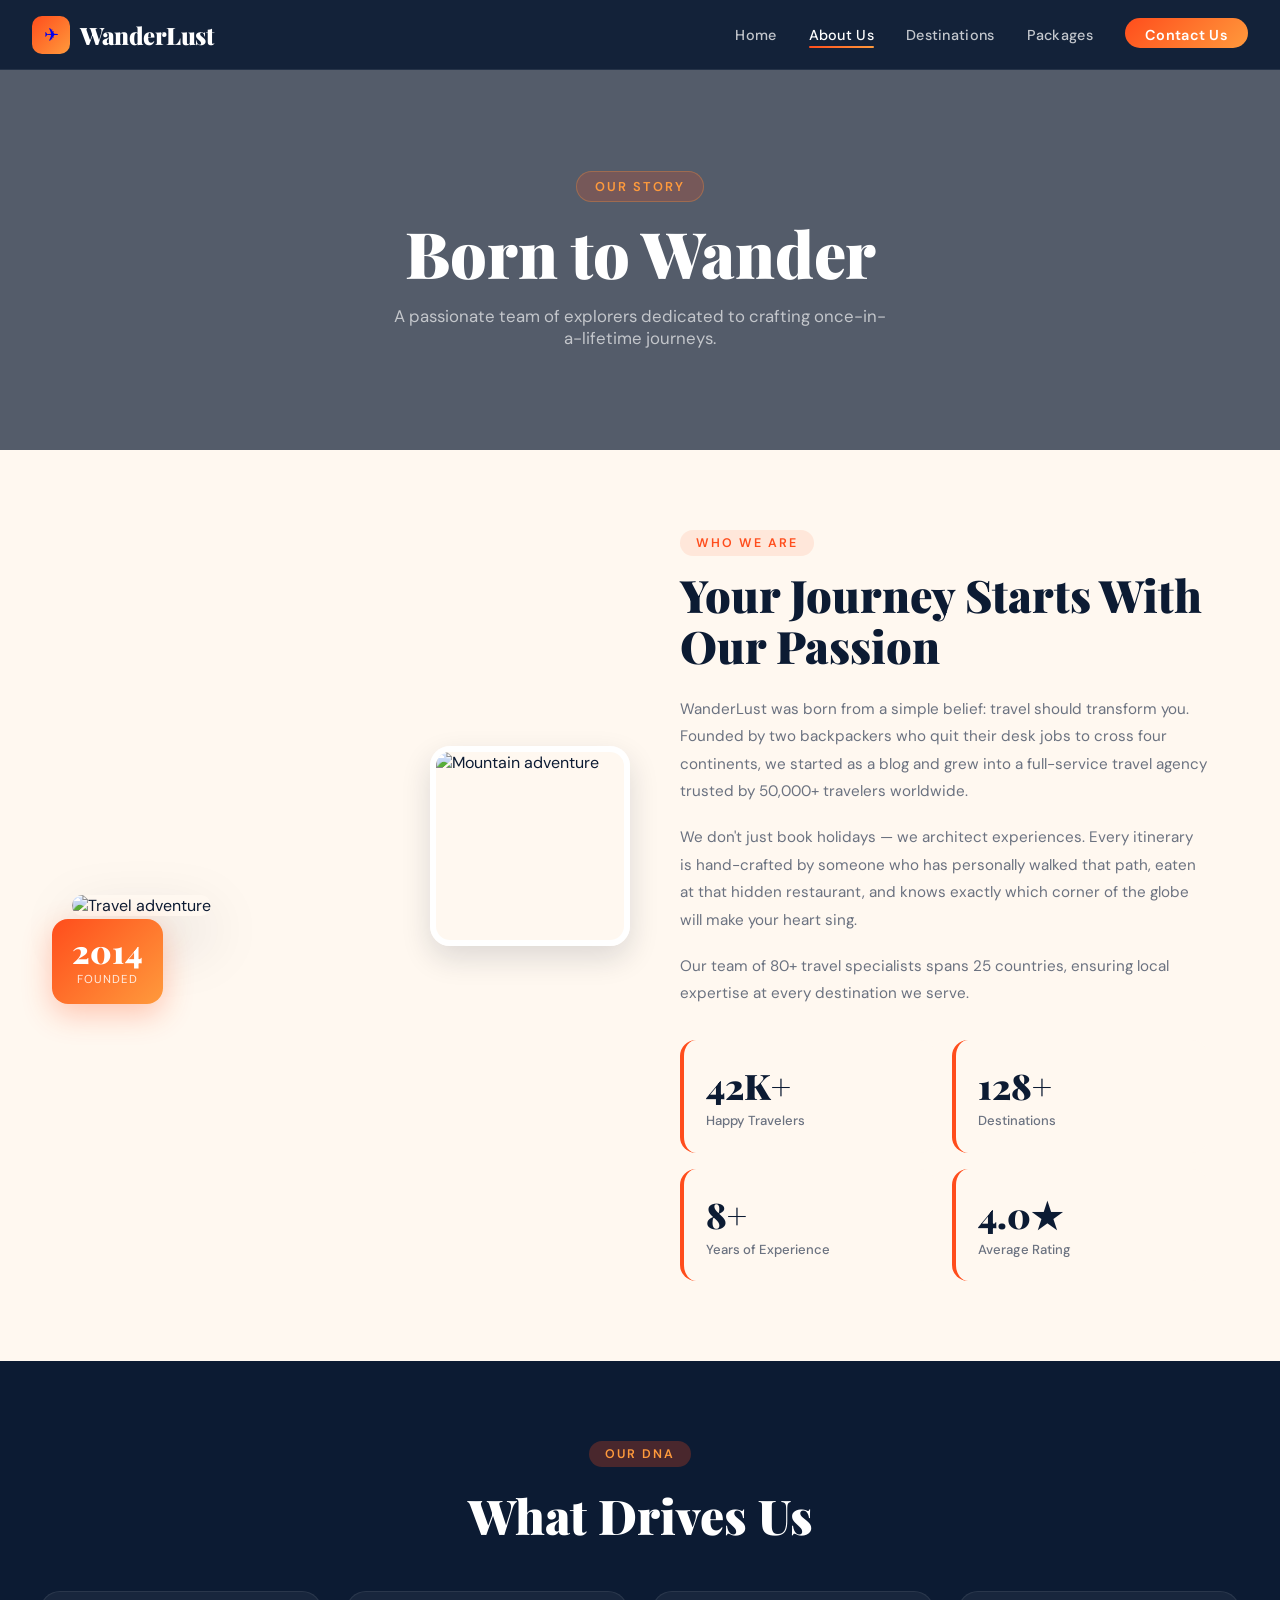
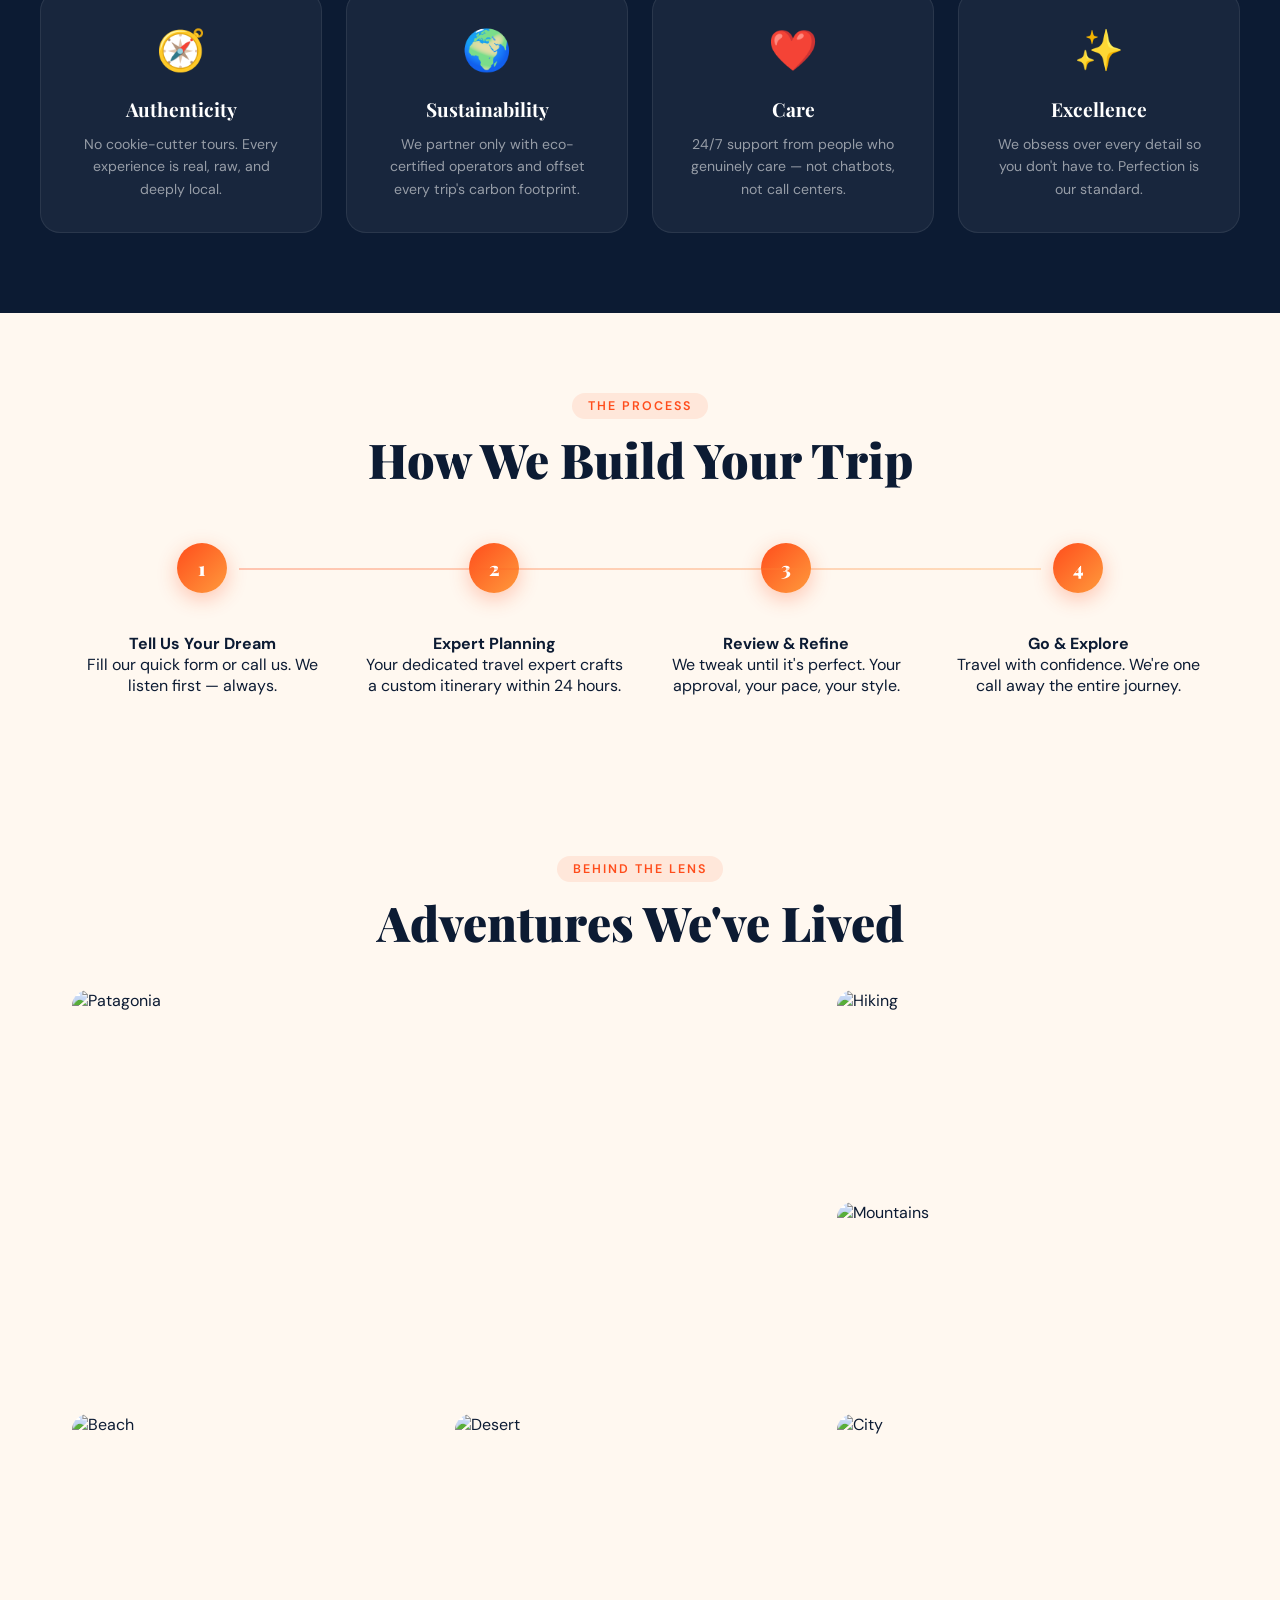
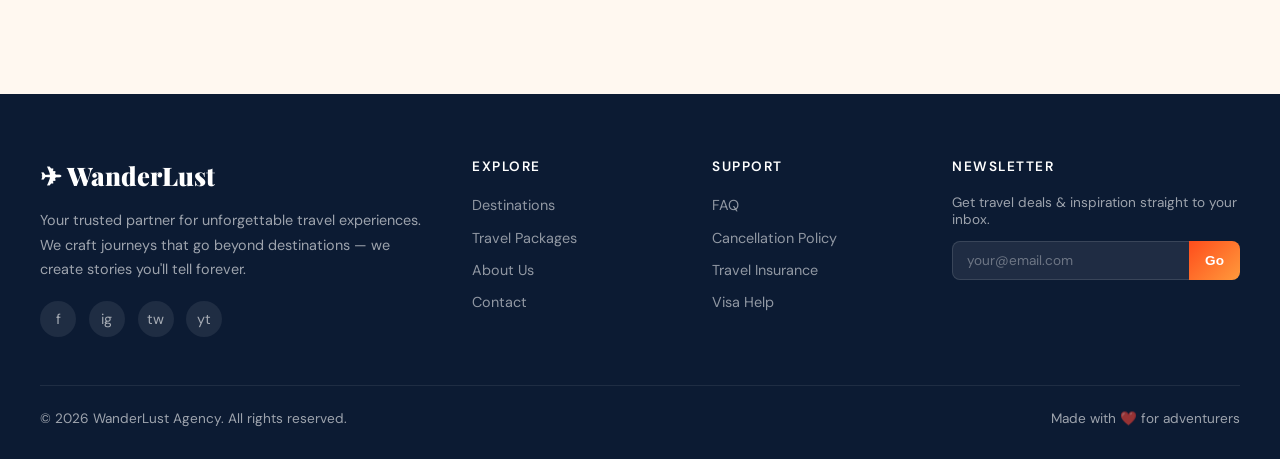
==== commit a4111945: "Update about.html" ====
--- a/about.html
+++ b/about.html
@@ -202,7 +202,7 @@
     }
 
     /* ── TEAM ── */
-    .team {
+    /* .team {
       padding: 5rem 2rem;
       background: white;
     }
@@ -214,7 +214,7 @@
       display: grid;
       grid-template-columns: repeat(auto-fit, minmax(240px, 1fr));
       gap: 1.5rem;
-    }
+    } */
 
     /* ── GALLERY ── */
     .gallery {
